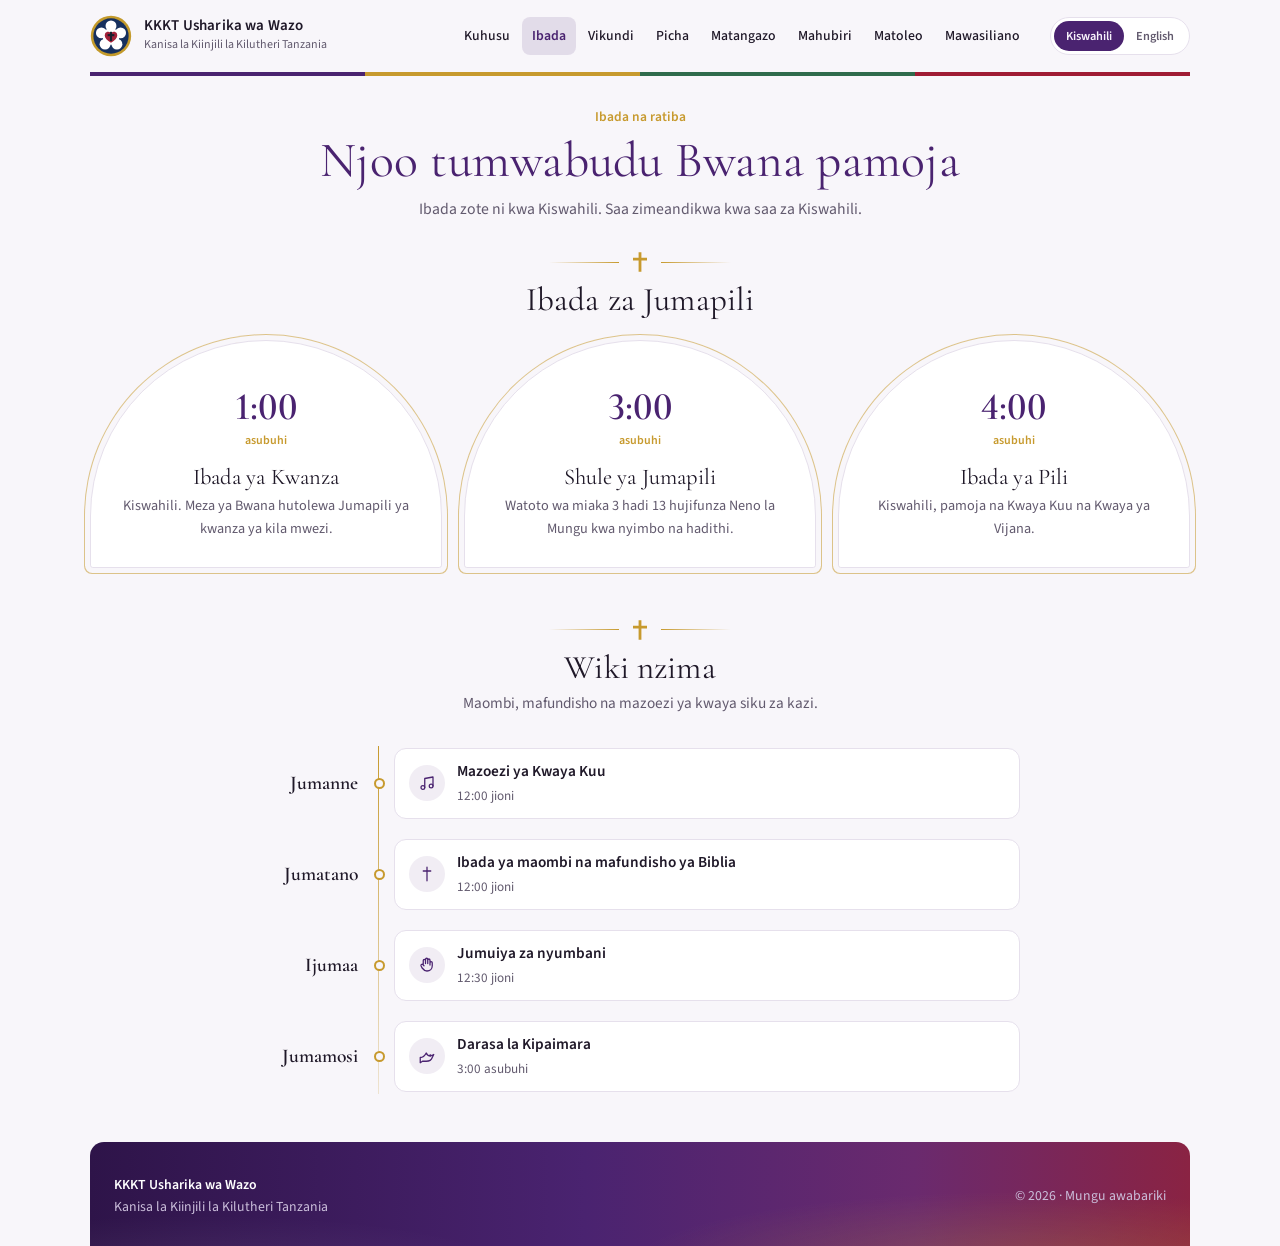
==== ibada.html @ 733e33bb "First version of the KKKT Usharika wa Wazo website Bilingual (Kiswahili/English) site with nine page" ====
<!DOCTYPE html>
<html lang="sw">
<head>
<meta charset="utf-8">
<meta name="viewport" content="width=device-width, initial-scale=1">
<title>Ibada · KKKT Usharika wa Wazo</title>
<link rel="preconnect" href="https://fonts.googleapis.com">
<link rel="preconnect" href="https://fonts.gstatic.com" crossorigin>
<link href="https://fonts.googleapis.com/css2?family=Cormorant+Garamond:ital,wght@0,600;0,700;1,500;1,600&family=Source+Sans+3:wght@400;600;700&display=swap" rel="stylesheet">
<link rel="stylesheet" href="style.css">
</head>
<body>

<header>
  <div class="bar" style="margin-inline:auto">
    <a class="brand" href="index.html" aria-label="KKKT Usharika wa Wazo">
      <svg viewBox="0 0 100 100" aria-hidden="true">
        <circle cx="50" cy="50" r="48" fill="#c39a2b"/>
        <circle cx="50" cy="50" r="42" fill="#16305e"/>
        <g fill="#ffffff">
          <circle cx="50" cy="26" r="13"/><circle cx="72.8" cy="42.6" r="13"/><circle cx="64.1" cy="69.4" r="13"/>
          <circle cx="35.9" cy="69.4" r="13"/><circle cx="27.2" cy="42.6" r="13"/><circle cx="50" cy="51" r="20"/>
        </g>
        <path d="M50 66c-9-6-15-11-15-18a8 8 0 0 1 15-4 8 8 0 0 1 15 4c0 7-6 12-15 18z" fill="#a3223a"/>
        <rect x="47.5" y="40" width="5" height="22" fill="#18202e"/><rect x="42" y="45.5" width="16" height="5" fill="#18202e"/>
      </svg>
      <span><b>KKKT Usharika wa Wazo</b><small><span lang="sw">Kanisa la Kiinjili la Kilutheri Tanzania</span><span lang="en">Evangelical Lutheran Church in Tanzania</span></small></span>
    </a>
    <button class="menu-btn" id="menuBtn" aria-expanded="false" aria-controls="nav"><span lang="sw">Menyu</span><span lang="en">Menu</span></button>
    <nav class="main" id="nav" aria-label="Main">
      <a href="kuhusu.html"><span lang="sw">Kuhusu</span><span lang="en">About</span></a>
      <a href="ibada.html"><span lang="sw">Ibada</span><span lang="en">Services</span></a>
      <a href="vikundi.html"><span lang="sw">Vikundi</span><span lang="en">Fellowships</span></a>
      <a href="picha.html"><span lang="sw">Picha</span><span lang="en">Gallery</span></a>
      <a href="matangazo.html"><span lang="sw">Matangazo</span><span lang="en">News</span></a>
      <a href="mahubiri.html"><span lang="sw">Mahubiri</span><span lang="en">Sermons</span></a>
      <a href="matoleo.html"><span lang="sw">Matoleo</span><span lang="en">Giving</span></a>
      <a href="mawasiliano.html"><span lang="sw">Mawasiliano</span><span lang="en">Contact</span></a>
    </nav>
    <div class="lang" role="group" aria-label="Lugha / Language">
      <button type="button" id="btnSw" aria-pressed="true" aria-label="Kiswahili"><span class="long">Kiswahili</span><span class="short">SW</span></button>
      <button type="button" id="btnEn" aria-pressed="false" aria-label="English"><span class="long">English</span><span class="short">EN</span></button>
    </div>
  </div>
</header>

<main class="page inner">
<section class="pg-head">
  <div class="wrap">
    <p class="kicker"><span lang="sw">Ibada na ratiba</span><span lang="en">Worship and schedule</span></p>
    <h1><span lang="sw">Njoo tumwabudu Bwana pamoja</span><span lang="en">Come and worship the Lord with us</span></h1>
    <p class="pg-lede"><span lang="sw">Ibada zote ni kwa Kiswahili. Saa zimeandikwa kwa saa za Kiswahili.</span><span lang="en">All services are in Swahili. Times are shown in standard time.</span></p>
  </div>
</section>

<section class="pg-sec">
  <div class="wrap">
    <div class="sub-head"><div class="ornament" aria-hidden="true"><span></span><svg viewBox="0 0 20 28"><path d="M8 0h4v8h8v4h-8v16H8V12H0V8h8z"/></svg><span></span></div><h2><span lang="sw">Ibada za Jumapili</span><span lang="en">Sunday worship</span></h2></div>
    <div class="svc-row">
      <article class="svc">
        <div class="svc-time"><span lang="sw">1:00</span><span lang="en">7:00</span><small><span lang="sw">asubuhi</span><span lang="en">AM</span></small></div>
        <h3><span lang="sw">Ibada ya Kwanza</span><span lang="en">First service</span></h3>
        <p><span lang="sw">Kiswahili. Meza ya Bwana hutolewa Jumapili ya kwanza ya kila mwezi.</span><span lang="en">In Swahili. Holy Communion on the first Sunday of every month.</span></p>
      </article>
      <article class="svc">
        <div class="svc-time"><span lang="sw">3:00</span><span lang="en">9:00</span><small><span lang="sw">asubuhi</span><span lang="en">AM</span></small></div>
        <h3><span lang="sw">Shule ya Jumapili</span><span lang="en">Sunday School</span></h3>
        <p><span lang="sw">Watoto wa miaka 3 hadi 13 hujifunza Neno la Mungu kwa nyimbo na hadithi.</span><span lang="en">Children aged 3 to 13 learn God's Word through songs and stories.</span></p>
      </article>
      <article class="svc">
        <div class="svc-time"><span lang="sw">4:00</span><span lang="en">10:00</span><small><span lang="sw">asubuhi</span><span lang="en">AM</span></small></div>
        <h3><span lang="sw">Ibada ya Pili</span><span lang="en">Second service</span></h3>
        <p><span lang="sw">Kiswahili, pamoja na Kwaya Kuu na Kwaya ya Vijana.</span><span lang="en">In Swahili, with the Main Choir and the Youth Choir.</span></p>
      </article>
    </div>
  </div>
</section>

<section class="pg-sec">
  <div class="wrap narrow">
    <div class="sub-head"><div class="ornament" aria-hidden="true"><span></span><svg viewBox="0 0 20 28"><path d="M8 0h4v8h8v4h-8v16H8V12H0V8h8z"/></svg><span></span></div><h2><span lang="sw">Wiki nzima</span><span lang="en">Through the week</span></h2><p class="ab-sub"><span lang="sw">Maombi, mafundisho na mazoezi ya kwaya siku za kazi.</span><span lang="en">Prayer, teaching and choir practice on weekdays.</span></p></div>
    <ol class="timeline">
      <li>
        <span class="tl-day"><span lang="sw">Jumanne</span><span lang="en">Tuesday</span></span>
        <span class="tl-dot" aria-hidden="true"></span>
        <div class="tl-body"><span class="ico sm" aria-hidden="true"><svg viewBox="0 0 24 24"><path d="M9 18V6l11-2v12"/><circle cx="6.5" cy="18" r="2.5"/><circle cx="17.5" cy="16" r="2.5"/></svg></span><div><b><span lang="sw">Mazoezi ya Kwaya Kuu</span><span lang="en">Main Choir practice</span></b><span><span lang="sw">12:00 jioni</span><span lang="en">6:00 PM</span></span></div></div>
      </li>
      <li>
        <span class="tl-day"><span lang="sw">Jumatano</span><span lang="en">Wednesday</span></span>
        <span class="tl-dot" aria-hidden="true"></span>
        <div class="tl-body"><span class="ico sm" aria-hidden="true"><svg viewBox="0 0 24 24"><path d="M12 3v18M7 8h10"/></svg></span><div><b><span lang="sw">Ibada ya maombi na mafundisho ya Biblia</span><span lang="en">Prayer service and Bible study</span></b><span><span lang="sw">12:00 jioni</span><span lang="en">6:00 PM</span></span></div></div>
      </li>
      <li>
        <span class="tl-day"><span lang="sw">Ijumaa</span><span lang="en">Friday</span></span>
        <span class="tl-dot" aria-hidden="true"></span>
        <div class="tl-body"><span class="ico sm" aria-hidden="true"><svg viewBox="0 0 24 24"><path d="M7 11V6a1.5 1.5 0 0 1 3 0v4M10 10V4.5a1.5 1.5 0 0 1 3 0V10M13 10V5.5a1.5 1.5 0 0 1 3 0V12M16 9a1.5 1.5 0 0 1 3 0v4c0 4-3 7-7 7-3 0-5-2-6.5-4L4 13a1.5 1.5 0 0 1 2.5-1.5L8 13"/></svg></span><div><b><span lang="sw">Jumuiya za nyumbani</span><span lang="en">Home cell fellowships</span></b><span><span lang="sw">12:30 jioni</span><span lang="en">6:30 PM</span></span></div></div>
      </li>
      <li>
        <span class="tl-day"><span lang="sw">Jumamosi</span><span lang="en">Saturday</span></span>
        <span class="tl-dot" aria-hidden="true"></span>
        <div class="tl-body"><span class="ico sm" aria-hidden="true"><svg viewBox="0 0 24 24"><path d="M3 14c4 0 6-2 8-6 1 3 3 4 6 4l4-2-2 4c-1 3-4 5-8 5H6l-3 2z"/><circle cx="16.5" cy="11" r=".6"/></svg></span><div><b><span lang="sw">Darasa la Kipaimara</span><span lang="en">Confirmation class</span></b><span><span lang="sw">3:00 asubuhi</span><span lang="en">9:00 AM</span></span></div></div>
      </li>
    </ol>
  </div>
</section>
</main>

<footer>
  <div class="wrap foot">
    <div><b>KKKT Usharika wa Wazo</b><br><span lang="sw">Kanisa la Kiinjili la Kilutheri Tanzania</span><span lang="en">Evangelical Lutheran Church in Tanzania</span></div>
    <div>© 2026 · <span lang="sw">Mungu awabariki</span><span lang="en">God bless you</span></div>
  </div>
</footer>

<script src="site.js"></script>
</body>
</html>
---- style.css ----
/* Plan: Luther-rose palette (sky blue field, gold ring, crimson heart) on cool paper.
   Layout: asymmetric hero (welcome left, Sunday service board right), then alternating
   full-bleed bands; left-aligned throughout. The memorable element is the service board
   that shows times in Swahili time (saa 1 asubuhi) or English time depending on language. */
:root{
  --sky:#4a2370;        /* liturgical purple (Advent, Lent) */
  --sky-deep:#2e1449;
  --gold:#c79a2e;       /* festival gold */
  --heart:#a01c34;      /* Pentecost / martyrs red */
  --green:#2f6b4c;      /* ordinary-time green */
  --paper:#f8f6fa;
  --surface:#ffffff;
  --ink:#1f1828;
  --muted:#625a6e;
  --line:#e6e0ec;
  --on-sky:#f7f3fb;
  --on-sky-muted:#cbbfdb;
  --display:"Cormorant Garamond","EB Garamond",Garamond,Georgia,serif;
  --serif:"Cormorant Garamond","EB Garamond",Garamond,Georgia,serif;
  --body:"Source Sans 3","Source Sans Pro","Segoe UI",system-ui,sans-serif;
  color-scheme:light;
}
@media (prefers-color-scheme:dark){
  :root:not([data-theme="light"]){
    --paper:#140f1b;--surface:#1d1626;--ink:#efe9f5;--muted:#a79db4;--line:#33293f;
    --sky:#5a2d86;--sky-deep:#221034;--gold:#ddb554;--heart:#d65a70;--green:#5aa37c;color-scheme:dark;
  }
}
:root[data-theme="dark"]{
  --paper:#140f1b;--surface:#1d1626;--ink:#efe9f5;--muted:#a79db4;--line:#33293f;
  --sky:#5a2d86;--sky-deep:#221034;--gold:#ddb554;--heart:#d65a70;--green:#5aa37c;color-scheme:dark;
}

/* language switching: content carries lang="sw" / lang="en" pairs */
html[lang="sw"] [lang="en"]:not(html){display:none !important}
html[lang="en"] [lang="sw"]:not(html){display:none !important}
html[lang="en"] .sw-only{display:none !important}
html[lang="sw"] .en-note{display:none !important}

*{box-sizing:border-box}
html{scroll-behavior:smooth;scroll-padding-top:84px}
@media (prefers-reduced-motion:reduce){html{scroll-behavior:auto}*{transition:none !important;animation:none !important}}
html{font-size:15px}
body{margin:0;background:var(--paper);color:var(--ink);font:400 1rem/1.6 var(--body);-webkit-font-smoothing:antialiased}
img,svg{max-width:100%}
a{color:inherit}
:focus-visible{outline:3px solid var(--gold);outline-offset:3px;border-radius:4px}
h1,h2,h3{font-family:var(--display);font-weight:400;line-height:1.08;text-wrap:balance;margin:0}
h2{font-size:clamp(1.6rem,3vw,2.3rem)}
h3{font-size:1.3rem}
p{margin:0}
.wrap{width:min(1100px,100% - 2*clamp(20px,7vw,120px));margin-inline:auto}
.lede{font-size:1.05rem;color:var(--muted);max-width:60ch}

/* header */
header::after{content:"";position:absolute;left:0;right:0;bottom:-4px;height:4px;background:linear-gradient(90deg,var(--sky) 0 25%,var(--gold) 25% 50%,var(--green) 50% 75%,var(--heart) 75% 100%)}
header{position:sticky;top:0;z-index:20;background:color-mix(in srgb,var(--paper) 92%,transparent);backdrop-filter:blur(10px);border-bottom:1px solid var(--line)}
.bar{display:flex;align-items:center;gap:20px;height:72px;width:min(1320px,100% - 40px)}
.brand{display:flex;align-items:center;gap:12px;text-decoration:none;flex-shrink:0;white-space:nowrap}
.brand svg{width:42px;height:42px}
.brand b{display:block;font:600 1rem/1.1 var(--body);letter-spacing:.01em}
.brand small{display:block;color:var(--muted);font-size:.8rem}
nav.main{display:flex;gap:2px;margin-left:auto;flex-wrap:nowrap;white-space:nowrap}
nav.main a{text-decoration:none;font-weight:500;font-size:.92rem;padding:8px 10px;border-radius:8px;color:var(--ink)}
nav.main a:hover{background:color-mix(in srgb,var(--sky) 9%,transparent)}
.lang{display:flex;border:1px solid var(--line);border-radius:999px;padding:3px;flex-shrink:0;background:var(--surface)}
.lang button{all:unset;cursor:pointer;font:600 .82rem var(--body);padding:6px 12px;border-radius:999px;color:var(--muted)}
.lang button[aria-pressed="true"]{background:var(--sky);color:var(--on-sky)}
.lang button:focus-visible{outline:3px solid var(--gold)}
.menu-btn{all:unset;display:none;cursor:pointer;padding:8px 10px;border-radius:8px;font-weight:600;font-size:.9rem;border:1px solid var(--line)}
@media (max-width:1180px){
  nav.main{display:none;white-space:normal;position:absolute;top:72px;left:0;right:0;flex-direction:column;background:var(--surface);padding:12px 20px 20px;border-bottom:1px solid var(--line);gap:2px}
  nav.main.open{display:flex}
  .menu-btn{display:inline-block;margin-left:auto}
  .bar{gap:12px}
}

/* hero */
.hero{padding:26px 0 28px}
.hero-grid{display:grid;grid-template-columns:1.1fr .9fr;gap:40px;align-items:start}
.hero h1{font-size:clamp(2rem,3.8vw,3.1rem);letter-spacing:-.01em;color:var(--sky)}
:root[data-theme="dark"] .hero h1{color:var(--ink)}
@media (prefers-color-scheme:dark){:root:not([data-theme="light"]) .hero h1{color:var(--ink)}}
.hero .lede{margin-top:16px}
.verse{margin-top:22px;padding-left:22px;border-left:3px solid var(--gold);max-width:52ch}
.verse p{font:italic 400 1.1rem/1.5 var(--serif)}
.verse cite{display:block;margin-top:6px;font-style:normal;color:var(--muted);font-size:.92rem}
.actions{display:flex;gap:10px;flex-wrap:wrap;margin-top:22px}
.btn{display:inline-flex;align-items:center;gap:8px;text-decoration:none;font-weight:600;font-size:.92rem;padding:10px 18px;border-radius:9px;border:1.5px solid var(--sky);color:var(--sky);background:transparent}
.btn.solid{background:var(--sky);color:var(--on-sky)}
:root[data-theme="dark"] .btn:not(.solid){color:var(--ink);border-color:var(--line)}
@media (prefers-color-scheme:dark){:root:not([data-theme="light"]) .btn:not(.solid){color:var(--ink);border-color:var(--line)}}

/* service board */
.board{background:var(--sky);color:var(--on-sky);border-radius:16px;padding:22px 24px 18px;position:relative;overflow:hidden;box-shadow:0 14px 30px -18px rgba(30,10,50,.5)}
.board-cross{position:absolute;right:22px;top:20px;width:52px;height:79px;color:var(--gold);opacity:.6;pointer-events:none}
.board h2,.board .sub{padding-right:70px}
.board h2{font-size:1.5rem;position:relative}
.board .sub{color:var(--on-sky-muted);font-size:.9rem;margin-top:4px;position:relative}
.services{list-style:none;margin:14px 0 0;padding:0;position:relative}
.services li{display:grid;grid-template-columns:auto 1fr;gap:2px 16px;padding:11px 0;align-items:start;border-top:1px solid rgba(255,255,255,.14)}
.services .t{grid-row:span 2;font:400 1.35rem/1 var(--display);color:#fff;min-width:4.6ch;font-variant-numeric:tabular-nums}
.services .t small{display:block;font:500 .72rem/1.3 var(--body);color:var(--gold);margin-top:4px}
.services .n{font-weight:600}
.services .d{color:var(--on-sky-muted);font-size:.85rem;grid-column:2;line-height:1.45}
.board .note{font-size:.78rem;color:var(--on-sky-muted);margin-top:8px;position:relative}
@media (max-width:860px){.hero-grid{grid-template-columns:1fr;gap:40px}.hero{padding-top:40px}}

/* sections */
section.block{padding:26px 0;border-top:1px solid var(--line)}
.head{display:grid;grid-template-columns:1fr 1fr;gap:8px 40px;align-items:end;margin-bottom:14px}
.head .lede{justify-self:start}
@media (max-width:760px){.head{grid-template-columns:1fr}}

/* about */
.about-grid{display:block}
.history p{font:400 1.04rem/1.65 var(--serif);max-width:80ch}
.history p+p{margin-top:10px}
.facts{display:grid;grid-template-columns:1fr 1fr;gap:0;border:1px solid var(--line);border-radius:14px;overflow:hidden;background:var(--surface);align-self:start}
.facts div{padding:20px 22px;border-bottom:1px solid var(--line)}
.facts div:nth-child(odd){border-right:1px solid var(--line)}
.facts div:nth-last-child(-n+2){border-bottom:0}
.facts dt{color:var(--muted);font-size:.85rem}
.facts dd{margin:4px 0 0;font-weight:600;color:var(--sky)}
:root[data-theme="dark"] .facts dd{color:var(--ink)}
@media (max-width:860px){.about-grid{grid-template-columns:1fr}}
.pastoral{margin-top:0}
.pastoral h3{font-size:1.3rem;margin-bottom:14px}
.leaders{display:grid;grid-template-columns:repeat(2,minmax(0,190px));gap:16px}
@media (max-width:520px){.leaders{grid-template-columns:1fr 1fr;gap:18px}}
.leader b{font-size:1.08rem}
.avatar.photo{overflow:hidden;padding:0}
.avatar.photo img{width:100%;height:100%;object-fit:cover;object-position:center top;display:block}
.leader{display:flex;flex-direction:column;gap:12px}
.avatar{aspect-ratio:4/5;border-radius:14px;background:linear-gradient(160deg,color-mix(in srgb,var(--sky) 16%,var(--surface)),color-mix(in srgb,var(--gold) 14%,var(--surface)));display:grid;place-items:center;font:400 2.6rem var(--display);color:var(--sky);border:1px solid var(--line)}
:root[data-theme="dark"] .avatar{color:var(--ink)}
.leader b{display:block;font-weight:600}
.leader span{color:var(--muted);font-size:.92rem}
.ph{background:color-mix(in srgb,var(--gold) 22%,transparent);border-radius:4px;padding:0 4px}

/* weekly schedule */
.week{width:100%;border-collapse:collapse;background:var(--surface);border:1px solid var(--line);border-radius:14px;overflow:hidden}
.table-wrap{overflow-x:auto;border-radius:14px}
.week th,.week td{text-align:left;padding:9px 18px;border-bottom:1px solid var(--line);vertical-align:top}
.week thead th{font-size:.85rem;color:var(--muted);font-weight:600;background:color-mix(in srgb,var(--sky) 5%,var(--surface))}
.week tbody tr:last-child td{border-bottom:0}
.week td.day{font:400 1.12rem var(--display);white-space:nowrap;color:var(--sky)}
:root[data-theme="dark"] .week td.day{color:var(--gold)}
.week td.time{font-variant-numeric:tabular-nums;white-space:nowrap;font-weight:600}

/* groups: a band in sky */
.band{background:var(--sky-deep);color:var(--on-sky);border-top:0}
.band .lede{color:var(--on-sky-muted)}
.groups{display:grid;grid-template-columns:repeat(3,1fr);gap:1px;background:rgba(255,255,255,.12);border:1px solid rgba(255,255,255,.12);border-radius:16px;overflow:hidden}
.group{background:var(--sky-deep);padding:18px 20px;display:flex;flex-direction:column;gap:10px}
.group h3{color:#fff}
.group p{color:var(--on-sky-muted);font-size:.98rem}
.group .meet{margin-top:auto;padding-top:10px;color:var(--gold);font-size:.88rem;font-weight:600}
@media (max-width:900px){.groups{grid-template-columns:1fr 1fr}}
@media (max-width:560px){.groups{grid-template-columns:1fr}}

/* announcements + events */
.news{display:grid;grid-template-columns:1.2fr .8fr;gap:40px}
@media (max-width:900px){.news{grid-template-columns:1fr}}
.ann{list-style:none;margin:0;padding:0}
.ann li{display:grid;grid-template-columns:70px 1fr;gap:18px;padding:12px 0;border-bottom:1px solid var(--line)}
.ann li:first-child{padding-top:0}
.date{text-align:center;border:1px solid var(--line);border-radius:12px;padding:8px 0;background:var(--surface);align-self:start}
.date b{display:block;font:400 1.8rem/1 var(--display);color:var(--heart)}
.date span{font-size:.78rem;color:var(--muted)}
.ann h3{font:600 1.08rem/1.35 var(--body)}
.ann p{color:var(--muted);margin-top:4px;font-size:.97rem}
.en-note{background:var(--surface);border:1px solid var(--line);border-left:3px solid var(--gold);border-radius:10px;padding:16px 18px;color:var(--muted);margin-bottom:24px}
.events{background:var(--surface);border:1px solid var(--line);border-radius:16px;padding:20px 22px}
.events h3{margin-bottom:8px}
.ev{padding:10px 0;border-top:1px solid var(--line)}
.ev:first-of-type{border-top:0}
.ev b{display:block}
.ev span{color:var(--muted);font-size:.92rem}
.ev .when{color:var(--heart);font-weight:600;font-size:.86rem}

/* sermons */
.sermons{display:grid;grid-template-columns:repeat(3,1fr);gap:24px}
@media (max-width:900px){.sermons{grid-template-columns:1fr}}
.sermon{display:flex;flex-direction:column;gap:6px;padding-top:14px;border-top:3px solid var(--sky)}
:root[data-theme="dark"] .sermon{border-top-color:var(--gold)}
.sermon .ref{font:italic 400 1rem var(--serif);color:var(--muted)}
.sermon h3{font-size:1.6rem}
.sermon .by{font-size:.92rem;color:var(--muted)}
.sermon a{margin-top:6px;font-weight:600;color:var(--sky);text-decoration-thickness:1.5px;text-underline-offset:4px}
:root[data-theme="dark"] .sermon a{color:var(--gold)}

/* giving */
.give{display:grid;grid-template-columns:repeat(3,1fr);gap:20px}
@media (max-width:900px){.give{grid-template-columns:1fr}}
.way{background:var(--surface);border:1px solid var(--line);border-radius:14px;padding:18px 20px}
.way.primary{border:1.5px solid var(--gold);background:color-mix(in srgb,var(--gold) 7%,var(--surface))}
.way h3{font-size:1.3rem}
.way p{color:var(--muted);margin-top:8px;font-size:.97rem}
.way .num{margin-top:16px;font:600 1.25rem var(--body);font-variant-numeric:tabular-nums;display:flex;align-items:center;gap:10px;flex-wrap:wrap}
.copy{all:unset;cursor:pointer;font:600 .8rem var(--body);padding:5px 10px;border-radius:6px;border:1px solid var(--line);color:var(--muted)}
.copy:focus-visible{outline:3px solid var(--gold)}

/* contact */
.contact{display:grid;grid-template-columns:.9fr 1.1fr;gap:36px;align-items:start}
@media (max-width:900px){.contact{grid-template-columns:1fr}}
.contact dl{margin:0;display:grid;grid-template-columns:1fr 1fr;gap:14px 20px}
.contact dt{color:var(--muted);font-size:.88rem}
.contact dd{margin:4px 0 0;font-size:1.1rem;font-weight:500}
.map{position:relative;border-radius:18px;overflow:hidden;border:1px solid var(--line);aspect-ratio:16/10;background:color-mix(in srgb,var(--sky) 6%,var(--surface))}
.map canvas{width:100%;height:100%;display:block}
.map a{position:absolute;left:18px;bottom:18px}


/* illustrated placeholder pictures */
.pic{position:relative;border-radius:14px;overflow:hidden;background:var(--surface);border:1px solid var(--line)}
.pic canvas{display:block;width:100%;height:100%}
.pic figcaption{position:absolute;left:0;right:0;bottom:0;padding:26px 14px 10px;color:#fff;font-size:.88rem;font-weight:600;background:linear-gradient(transparent,rgba(20,10,30,.72))}
.pic figcaption small{display:block;font-weight:400;opacity:.8;font-size:.75rem}
figure{margin:0}
.church-pic{aspect-ratio:16/10}
.gallery{display:grid;grid-template-columns:repeat(3,1fr);grid-auto-rows:150px;gap:10px}
.gallery .pic:nth-child(1){grid-column:span 2;grid-row:span 2}
@media (max-width:760px){.gallery{grid-template-columns:1fr 1fr;grid-auto-rows:150px}}

.lang .short{display:none}
@media (max-width:600px){
  .lang .long{display:none}.lang .short{display:inline}
  .lang button{padding:6px 10px}
  .brand small{display:none}
  .brand svg{width:34px;height:34px}
  .brand b{font-size:.92rem;white-space:normal;max-width:9.5em}
  .bar{gap:10px;height:64px}
  nav.main{top:64px}
  html{scroll-padding-top:76px}
  .hero{padding:24px 0 32px}
  section.block{padding:36px 0}
  .head{grid-template-columns:1fr;gap:8px}
  .facts{grid-template-columns:1fr 1fr}
  .leaders{grid-template-columns:1fr 1fr;gap:14px}
  .week thead{display:none}
  .week,.week tbody,.week tr,.week td{display:block;width:100%}
  .week tr{padding:12px 16px;border-bottom:1px solid var(--line)}
  .week tbody tr:last-child{border-bottom:0}
  .week td{border:0;padding:2px 0}
  .ann li{grid-template-columns:58px 1fr;gap:14px}
  .events{padding:20px}
  .give .way{padding:20px}
  .gallery{grid-template-columns:1fr 1fr;grid-auto-rows:130px;gap:8px}
  .gallery .pic:nth-child(1){grid-column:span 2;grid-row:span 2}
  .gallery .pic:nth-child(6){grid-column:span 2}
  .contact dl{gap:16px}
}

footer{background:var(--sky-deep);color:var(--on-sky-muted);padding:32px 0 28px;font-size:.92rem}
.foot{display:flex;justify-content:space-between;gap:24px;flex-wrap:wrap;align-items:center}
footer b{color:#fff;font-weight:600}

/* multi-page */
main.page section.block:first-child{border-top:0;padding-top:30px}
nav.main a[aria-current="page"]{background:color-mix(in srgb,var(--sky) 12%,transparent);color:var(--sky);font-weight:600}
.quick{display:grid;grid-template-columns:repeat(4,1fr);gap:12px;padding:0 0 34px}
.quick a{display:flex;flex-direction:column;gap:4px;text-decoration:none;background:var(--surface);border:1px solid var(--line);border-radius:12px;padding:16px 18px}
.quick a:hover{border-color:var(--sky)}
.quick b{font:400 1.2rem var(--display);color:var(--sky)}
.quick span{color:var(--muted);font-size:.9rem}
@media (max-width:760px){.quick{grid-template-columns:1fr 1fr}}
.quick b span{color:inherit;font-size:inherit}
body{min-height:100vh;display:flex;flex-direction:column}
body>main{flex:1}

/* season banner (front page) */
.season{background:linear-gradient(90deg,var(--sky-deep),var(--sky));color:var(--on-sky)}
.season .wrap{display:flex;align-items:center;gap:16px;padding:12px 0;flex-wrap:wrap}
.season svg{width:46px;height:38px;flex-shrink:0}
.season p{flex:1;min-width:220px;font-size:.98rem}
.season p b{font:400 1.2rem var(--display);color:#fff;margin-right:8px}
.season a{color:var(--gold);font-weight:600;text-decoration-thickness:1.5px;text-underline-offset:4px;white-space:nowrap}


/* photo banner with curved bottom */
.banner{position:relative;height:clamp(220px,22vw,310px);background:#7b9cc6 url("images/kanisa-wazo-blur.jpg") center/cover no-repeat;
  overflow:hidden}
.banner-photo{position:absolute;top:0;bottom:0;right:max(4%,calc((100% - 1100px)/2));aspect-ratio:1;background:url("images/kanisa-wazo.jpg") center top/cover no-repeat;
  -webkit-mask-image:linear-gradient(90deg,transparent,#000 18%,#000 82%,transparent);mask-image:linear-gradient(90deg,transparent,#000 18%,#000 82%,transparent)}
.banner::before{content:"";position:absolute;inset:0;z-index:1;background:linear-gradient(90deg,rgba(46,20,73,.88) 0%,rgba(46,20,73,.6) 32%,rgba(46,20,73,0) 55%)}
.banner-inner{position:relative;z-index:2;height:100%;display:flex;flex-direction:column;justify-content:center;gap:10px}
.banner h1{color:#fff;font-size:clamp(1.8rem,3.2vw,2.7rem);max-width:20ch;text-shadow:0 2px 18px rgba(0,0,0,.35)}
.banner-sub{color:#efe6f7;font-size:.93rem;max-width:42ch}
.hero{padding-top:22px}
.hero .lede{margin-top:0}
@media (max-width:860px){.banner-photo{right:-8%;opacity:.9}.banner::before{background:linear-gradient(90deg,rgba(46,20,73,.85),rgba(46,20,73,.35) 70%,rgba(46,20,73,.1))}}

/* boxed layout: everything shares the same side margins */
:root{--page:min(1100px,100% - 2*clamp(16px,6vw,110px))}
header,.season,.banner,footer,section.band{width:var(--page);margin-inline:auto}
header{border-bottom:0}
.bar{width:100%}
header::after{left:0;right:0}
.season .wrap,.banner-inner,footer .wrap,section.band .wrap{width:calc(100% - 48px)}
.banner-photo{right:3%}
.banner{border-radius:0 0 14px 14px}
section.band{border-radius:14px;margin-block:26px}
footer{border-radius:14px 14px 0 0;margin-top:20px}
.wrap{width:var(--page)}
@media (max-width:600px){.season .wrap,.banner-inner,footer .wrap,section.band .wrap{width:calc(100% - 28px)}}

/* quick links with icons */
.quick a{flex-direction:row;align-items:center;gap:14px;padding:16px;position:relative;overflow:hidden;transition:transform .2s ease,box-shadow .2s ease,border-color .2s ease}
.quick a::before{content:"";position:absolute;left:0;top:0;bottom:0;width:4px;background:var(--qc)}
.quick a:hover{transform:translateY(-3px);box-shadow:0 12px 24px -16px rgba(46,20,73,.45);border-color:var(--qc)}
.quick .qi{flex-shrink:0;width:52px;height:52px;border-radius:14px;display:grid;place-items:center;background:color-mix(in srgb,var(--qc) 14%,var(--surface));color:var(--qc)}
.quick .qi svg{width:30px;height:30px;fill:none;stroke:currentColor;stroke-width:2;stroke-linecap:round;stroke-linejoin:round}
.quick .qt{display:flex;flex-direction:column;gap:2px;flex:1;min-width:0}
.quick .qt>span{color:var(--muted);font-size:.88rem}
.quick b{color:var(--ink)}
.quick .qc{width:18px;height:18px;flex-shrink:0;fill:none;stroke:var(--muted);stroke-width:2;stroke-linecap:round;stroke-linejoin:round;transition:transform .2s ease,stroke .2s ease}
.quick a:hover .qc{transform:translateX(3px);stroke:var(--qc)}
.quick a:hover .qi{background:var(--qc);color:#fff}
.c-purple{--qc:var(--sky)}.c-gold{--qc:var(--gold)}.c-green{--qc:var(--green)}.c-red{--qc:var(--heart)}
@media (prefers-reduced-motion:reduce){.quick a:hover{transform:none}}
@media (max-width:600px){.quick .qc{display:none}.quick a{gap:10px;padding:12px}.quick .qi{width:40px;height:40px}}

/* quick links: bold liturgical cards */
.c-purple{--g1:#6a35a0;--g2:#3a1660}
.c-gold{--g1:#d9a63a;--g2:#9a6510}
.c-green{--g1:#3f8a62;--g2:#1d4f36}
.c-red{--g1:#c43a52;--g2:#7c1426}
.quick{gap:14px}
.quick a{border:0;border-radius:16px;padding:18px 18px 18px 16px;min-height:96px;color:#fff;
  background:radial-gradient(120% 140% at 0% 0%,var(--g1) 0%,var(--g2) 75%);
  box-shadow:0 10px 24px -14px var(--g2), inset 0 1px 0 rgba(255,255,255,.18)}
.quick a::before{content:"";position:absolute;inset:0;width:auto;background:
  radial-gradient(circle at 85% 120%,rgba(255,255,255,.18) 0 22%,transparent 23%),
  radial-gradient(circle at 100% 0%,rgba(255,255,255,.10) 0 30%,transparent 31%);pointer-events:none}
.quick a::after{content:"";position:absolute;left:16px;right:16px;bottom:0;height:3px;border-radius:3px 3px 0 0;background:linear-gradient(90deg,transparent,rgba(255,255,255,.55),transparent);opacity:.6}
.quick a:hover{transform:translateY(-4px);box-shadow:0 18px 30px -14px var(--g2), inset 0 1px 0 rgba(255,255,255,.25);border-color:transparent;filter:saturate(1.1) brightness(1.05)}
.quick .qi{position:relative;z-index:1;width:54px;height:54px;border-radius:50%;background:rgba(255,255,255,.16);color:#fff;
  box-shadow:inset 0 0 0 1.5px rgba(255,255,255,.35)}
.quick a:hover .qi{background:#fff;color:var(--g2)}
.quick .qt{position:relative;z-index:1}
.quick b{color:#fff;font-size:1.3rem}
.quick .qt>span{color:rgba(255,255,255,.82);font-size:.9rem;white-space:nowrap;overflow:hidden;text-overflow:ellipsis}
.quick .qc{position:relative;z-index:1;stroke:rgba(255,255,255,.8)}
.quick a:hover .qc{stroke:#fff}
.quick .qw{position:absolute;right:-14px;bottom:-22px;width:110px;height:110px;fill:none;stroke:#fff;stroke-width:1.3;opacity:.12;transform:rotate(-12deg);pointer-events:none;transition:transform .4s ease,opacity .4s ease}
.quick a:hover .qw{transform:rotate(-4deg) scale(1.08);opacity:.2}
@media (prefers-reduced-motion:reduce){.quick .qw,.quick a{transition:none}}
@media (max-width:600px){.quick a{min-height:84px}.quick b{font-size:1.1rem}.quick .qi{width:42px;height:42px}.quick .qw{width:80px;height:80px}}
.quick .qt>span{white-space:normal;line-height:1.3}
.quick .qt>span span{color:inherit;font-size:inherit}

/* fit front page in one screen */
.banner{height:auto;min-height:clamp(200px,17vw,250px)}
.banner-inner{padding:26px 0 22px;gap:8px;justify-content:center}
.banner h1{font-size:clamp(1.7rem,2.8vw,2.4rem)}
.banner-sub{font-size:.95rem;max-width:46ch;line-height:1.5}
.season-pill{align-self:flex-start;display:inline-flex;align-items:center;gap:10px;margin-top:6px;padding:6px 14px 6px 8px;border-radius:999px;
  background:rgba(255,255,255,.14);box-shadow:inset 0 0 0 1px rgba(255,255,255,.28);backdrop-filter:blur(6px);color:#fff;text-decoration:none;font-size:.85rem;max-width:100%}
.season-pill:hover{background:rgba(255,255,255,.24)}
.season-pill svg{width:30px;height:25px;flex-shrink:0}
.season-pill b{font-weight:600;color:#f5d27a}
.hero{padding:16px 0 18px}
.hero-grid{align-items:center}
.verse{margin-top:0}
.services li{padding:8px 0}
.board{padding:18px 22px 12px}
.board .sub{margin-top:2px}
.services{margin-top:10px}
.quick{padding-bottom:18px}
.quick a{min-height:84px;padding-block:14px}
footer{margin-top:10px}
.hero .verse p{font-size:1.35rem;line-height:1.45}
.hero .verse{padding-block:4px}
.hero .actions{margin-top:20px}

/* one-row top: banner + service board */
.top-grid{display:grid;grid-template-columns:1.6fr 1fr;gap:16px;align-items:stretch}
.hero{padding:16px 0 14px}
.top-grid .banner{width:auto;margin:0;border-radius:16px;min-height:0;height:auto}
.top-grid .banner-inner{width:auto;padding:24px 28px;margin:0;justify-content:center;gap:10px;max-width:62%}
.top-grid .banner-photo{right:0;top:0;bottom:0;height:100%}
.top-grid .banner::before{background:linear-gradient(90deg,rgba(46,20,73,.92) 0%,rgba(46,20,73,.75) 45%,rgba(46,20,73,0) 75%)}
.top-grid .banner h1{font-size:clamp(1.6rem,2.4vw,2.2rem);max-width:none}
.top-grid .verse{margin:4px 0 0;border-left-color:var(--gold);padding-left:14px}
.top-grid .verse p{font-size:1.02rem;color:#fff}
.top-grid .verse cite{color:#d9cbe8;font-size:.82rem}
.top-grid .actions{margin-top:6px}
.top-grid .btn{padding:9px 16px;font-size:.88rem}
.top-grid .btn:not(.solid){color:#fff;border-color:rgba(255,255,255,.6)}
.top-grid .btn.solid{background:var(--gold);border-color:var(--gold);color:#2e1449}
.top-grid .season-pill{font-size:.8rem}
.top-grid .board{margin:0;padding:18px 20px 10px}
.top-grid .board h2{font-size:1.35rem}
.top-grid .services .t{font-size:1.2rem}
.top-grid .services .d{font-size:.8rem}
@media (max-width:980px){.top-grid{grid-template-columns:1fr}.top-grid .banner-inner{max-width:70%}}
@media (max-width:600px){.top-grid .banner-inner{max-width:none;padding:22px 18px}.top-grid .banner::before{background:linear-gradient(90deg,rgba(46,20,73,.9),rgba(46,20,73,.55))}.top-grid .banner-photo{opacity:.55}}

/* footer: sideways gradient that fades in from the page */
footer{position:relative;overflow:hidden;
  background:linear-gradient(90deg,#2e1449 0%,#4a2370 45%,#6a2a6e 75%,#8a2343 100%);
  padding:32px 0 28px;border-radius:14px 14px 0 0}
footer::before{content:"";position:absolute;inset:0;pointer-events:none;
  background:radial-gradient(60% 120% at 85% 120%,rgba(199,154,46,.28),transparent 60%),radial-gradient(50% 100% at 10% 130%,rgba(255,255,255,.08),transparent 60%)}
footer .wrap{position:relative}

/* parish leadership */
.tier{font:600 .95rem var(--body);color:var(--muted);margin:6px 0 12px;display:flex;align-items:center;gap:10px}
.tier::after{content:"";flex:1;height:1px;background:var(--line)}
.team{display:grid;grid-template-columns:repeat(auto-fill,minmax(170px,1fr));gap:16px;margin-bottom:26px}
.team-lead{grid-template-columns:repeat(auto-fill,minmax(220px,260px))}
.person{margin:0;background:var(--surface);border:1px solid var(--line);border-radius:16px;overflow:hidden;display:flex;flex-direction:column;transition:transform .2s ease,box-shadow .2s ease}
.person:hover{transform:translateY(-3px);box-shadow:0 14px 26px -18px rgba(46,20,73,.5)}
.pp{aspect-ratio:4/5;position:relative;background:radial-gradient(120% 120% at 0% 0%,var(--g1),var(--g2));display:grid;place-items:center;overflow:hidden}
.team:not(.team-lead) .pp{aspect-ratio:1}
.pp img{width:100%;height:100%;object-fit:cover;object-position:center top;display:block}
.pp .ini{font:400 2.6rem var(--display);color:#fff;opacity:.9}
.pp::after{content:"";position:absolute;left:0;right:0;bottom:0;height:4px;background:var(--g1)}
.person figcaption{padding:12px 14px 14px;display:flex;flex-direction:column;gap:3px}
.person b{font-weight:600;font-size:1rem}
.person .role{font-size:.86rem;color:var(--muted)}
.team-lead .person b{font:400 1.25rem var(--display)}
@media (prefers-reduced-motion:reduce){.person:hover{transform:none}}
@media (max-width:600px){.team,.team-lead{grid-template-columns:1fr 1fr;gap:12px}}
.team-lead{grid-template-columns:repeat(auto-fill,minmax(200px,220px))}
.team-lead .pp{aspect-ratio:1/1.05}
.team{grid-template-columns:repeat(auto-fill,minmax(160px,180px))}

/* quick links: calm, icon-only (overrides the colourful version) */
.quick a{background:var(--surface);color:var(--ink);border:1px solid var(--line);box-shadow:none;filter:none;min-height:76px;padding:14px 16px}
.quick a::before,.quick a::after{display:none}
.quick .qw{display:none}
.quick .qi{width:46px;height:46px;border-radius:50%;background:color-mix(in srgb,var(--sky) 8%,var(--surface));color:var(--sky);box-shadow:none}
.quick .qi svg{width:24px;height:24px;stroke-width:1.8}
.quick b{color:var(--ink);font-size:1.2rem}
.quick .qt>span,.quick .qt>span span{color:var(--muted)}
.quick .qc{stroke:var(--muted)}
.quick a:hover{transform:translateY(-2px);border-color:var(--sky);box-shadow:0 10px 22px -16px rgba(46,20,73,.4);filter:none}
.quick a:hover .qi{background:var(--sky);color:#fff}
.quick a:hover .qc{stroke:var(--sky)}
:root[data-theme="dark"] .quick .qi{color:var(--gold)}

/* front page: news panels */
.home-more{padding:4px 0 20px}
.more-grid{display:grid;grid-template-columns:1fr 1fr 1fr;gap:14px}
.panel{background:var(--surface);border:1px solid var(--line);border-radius:14px;padding:16px 18px}
.panel-head{display:flex;justify-content:space-between;align-items:baseline;gap:10px;margin-bottom:8px}
.panel h2{font-size:1.2rem}
.panel-head a{font-size:.85rem;font-weight:600;color:var(--sky);text-underline-offset:3px}
:root[data-theme="dark"] .panel-head a{color:var(--gold)}
.mini{list-style:none;margin:0;padding:0}
.mini li{display:flex;align-items:center;gap:12px;padding:8px 0;border-top:1px solid var(--line);font-size:.93rem}
.mini li:first-child{border-top:0}
.mini .d{flex-shrink:0;width:42px;text-align:center;font-size:.72rem;color:var(--muted);line-height:1.1}
.mini .d b{display:block;font:400 1.25rem/1 var(--display);color:var(--sky)}
:root[data-theme="dark"] .mini .d b{color:var(--gold)}
.mini small{display:block;color:var(--muted);font-size:.8rem}
.sermon-panel .ref{font:italic 400 .95rem var(--serif);color:var(--muted);margin-top:4px}
.sermon-panel h3{font-size:1.5rem;margin:4px 0 2px}
.sermon-panel .by{font-size:.88rem;color:var(--muted)}
.listen{display:inline-flex;align-items:center;gap:8px;margin-top:12px;padding:8px 14px;border-radius:999px;background:color-mix(in srgb,var(--sky) 9%,var(--surface));color:var(--sky);font-weight:600;font-size:.88rem;text-decoration:none}
.listen svg{width:14px;height:14px;fill:currentColor}
.listen:hover{background:var(--sky);color:#fff}
@media (max-width:900px){.more-grid{grid-template-columns:1fr}}

/* type tuning for Cormorant Garamond (small x-height, so a touch larger) */
h1,h2,h3,.services .t,.mini .d b,.quick b,.person b{letter-spacing:.005em}
h2{font-size:clamp(1.8rem,3.3vw,2.6rem)}
.panel h2{font-size:1.4rem}
.quick b{font-size:1.35rem}
.top-grid .banner h1{font-size:clamp(1.9rem,2.8vw,2.6rem);line-height:1.05}
.top-grid .board h2{font-size:1.6rem}
.top-grid .services .t{font-size:1.45rem}
.top-grid .verse p{font-size:1.18rem}
.sermon-panel h3{font-size:1.7rem}
.mini .d b{font-size:1.5rem}
body{font-size:1.02rem}
h1,h2,h3,.services .t,.mini .d b,.date b,.sermon-panel .ref,.verse,.week td.day{font-variant-numeric:lining-nums tabular-nums}
.top-grid .services .d,.services .d{font-size:.86rem}

/* ===== About page: arched-window gallery ===== */
.about section{border:0}
.ab-intro{padding:34px 0 30px}
.ab-grid{display:grid;grid-template-columns:1.25fr .75fr;gap:56px;align-items:center}
.kicker{color:var(--gold);font-weight:600;font-size:.9rem;margin-bottom:8px}
.ab-text h1{font-size:clamp(2.3rem,4vw,3.3rem);color:var(--sky);margin-bottom:18px}
:root[data-theme="dark"] .ab-text h1{color:var(--ink)}
.story p{font-size:1.08rem;line-height:1.75;max-width:60ch;color:var(--ink)}
.story p+p{margin-top:12px}
.story p:first-of-type::first-letter,.story p[lang="en"]:nth-of-type(3)::first-letter{float:left;font:600 3.6rem/.85 var(--display);color:var(--gold);padding:6px 10px 0 0}
.ab-facts{display:flex;gap:0;margin:26px 0 0;border-top:1px solid var(--line);border-bottom:1px solid var(--line)}
.ab-facts div{flex:1;padding:14px 18px 14px 0}
.ab-facts div+div{padding-left:18px;border-left:1px solid var(--line)}
.ab-facts dt{font-size:.8rem;color:var(--muted)}
.ab-facts dd{margin:2px 0 0;font:600 1.3rem/1.2 var(--display);color:var(--sky);font-variant-numeric:lining-nums}
:root[data-theme="dark"] .ab-facts dd{color:var(--gold)}

.arch{position:relative;overflow:hidden;border-radius:999px 999px 14px 14px;background:linear-gradient(180deg,color-mix(in srgb,var(--sky) 10%,var(--surface)),color-mix(in srgb,var(--sky) 4%,var(--surface)));
  box-shadow:0 0 0 6px var(--paper),0 0 0 7px color-mix(in srgb,var(--gold) 70%,transparent),0 18px 34px -22px rgba(46,20,73,.55)}
.arch img{width:100%;height:100%;object-fit:cover;object-position:center top;display:block}
.ab-photo{margin:0;justify-self:center;width:min(100%,340px)}
.ab-photo .arch{aspect-ratio:3/4}
.ab-photo .arch img{object-position:center}
.ab-photo figcaption{text-align:center;margin-top:16px;font:italic 600 1.05rem var(--display);color:var(--muted)}

.ab-lead{padding:24px 0 40px;text-align:center}
.ornament{display:flex;align-items:center;justify-content:center;gap:14px;margin-bottom:10px}
.ornament span{width:70px;height:1px;background:linear-gradient(90deg,transparent,var(--gold))}
.ornament span:last-child{transform:scaleX(-1)}
.ornament svg{width:14px;height:20px;fill:var(--gold)}
.ab-lead h2{font-size:clamp(2rem,3.6vw,2.8rem);color:var(--sky)}
:root[data-theme="dark"] .ab-lead h2{color:var(--ink)}
.ab-sub{color:var(--muted);margin:6px auto 30px;max-width:52ch}
.ab-row{display:flex;justify-content:center;flex-wrap:wrap;gap:36px 34px}
.ab-row.pastors{margin-bottom:44px}
.ab-person{margin:0;width:160px;display:flex;flex-direction:column;align-items:center}
.ab-person.big{width:220px}
.ab-person .arch{width:100%;aspect-ratio:4/5;transition:transform .3s ease}
.ab-person:hover .arch{transform:translateY(-4px)}
.ab-person figcaption{margin-top:16px;display:flex;flex-direction:column;gap:2px}
.ab-person b{font:600 1.2rem/1.2 var(--display);color:var(--ink)}
.ab-person.big b{font-size:1.45rem}
.ab-person figcaption>span{font-size:.88rem;color:var(--muted)}
.ab-person.big figcaption>span{color:var(--gold);font-weight:600}
.sil{position:absolute;inset:auto 0 0 0;width:100%;height:82%;fill:color-mix(in srgb,var(--sky) 22%,var(--surface))}
@media (prefers-reduced-motion:reduce){.ab-person:hover .arch{transform:none}}
@media (max-width:860px){.ab-grid{grid-template-columns:1fr;gap:36px}.ab-photo{width:min(100%,280px)}}
@media (max-width:600px){.ab-row{gap:28px 18px}.ab-person{width:140px}.ab-person.big{width:150px}.ab-facts dd{font-size:1.05rem}.ab-facts div{padding-right:10px}.ab-facts div+div{padding-left:10px}}

/* ===================== Inner pages: shared design ===================== */
.inner section{border:0}
.wrap.narrow{max-width:760px}
.pg-head{padding:34px 0 8px;text-align:center}
.pg-head .kicker{margin-bottom:6px}
.pg-head h1{font-size:clamp(2.2rem,4.2vw,3.3rem);color:var(--sky)}
:root[data-theme="dark"] .pg-head h1{color:var(--ink)}
.pg-lede{color:var(--muted);max-width:56ch;margin:10px auto 0;font-size:1.05rem}
.pg-sec{padding:22px 0 30px}
.sub-head{text-align:center;margin-bottom:22px}
.sub-head h2{font-size:clamp(1.7rem,3vw,2.2rem);color:var(--ink)}
.sub-head .ab-sub{margin:6px auto 0}

/* icons */
.ico{display:inline-grid;place-items:center;flex-shrink:0;width:44px;height:44px;border-radius:50%;
  background:color-mix(in srgb,var(--sky) 8%,var(--surface));color:var(--sky)}
.ico svg{width:22px;height:22px;fill:none;stroke:currentColor;stroke-width:1.7;stroke-linecap:round;stroke-linejoin:round}
.ico.lg{width:58px;height:58px}.ico.lg svg{width:28px;height:28px}
.ico.sm{width:36px;height:36px}.ico.sm svg{width:18px;height:18px}
.ico.xs{width:auto;height:auto;background:none}.ico.xs svg{width:15px;height:15px}
.ico.play svg{fill:currentColor;stroke:none}
:root[data-theme="dark"] .ico{color:var(--gold)}

/* ---- Ibada: Sunday services as arched cards ---- */
.svc-row{display:grid;grid-template-columns:repeat(3,1fr);gap:22px}
.svc{position:relative;text-align:center;background:var(--surface);border:1px solid var(--line);border-radius:999px 999px 16px 16px;padding:46px 24px 26px;
  box-shadow:0 0 0 5px var(--paper),0 0 0 6px color-mix(in srgb,var(--gold) 55%,transparent)}
.svc-time{font:600 2.6rem/1 var(--display);color:var(--sky);font-variant-numeric:lining-nums}
:root[data-theme="dark"] .svc-time{color:var(--gold)}
.svc-time small{display:block;font:600 .8rem var(--body);color:var(--gold);margin-top:6px}
.svc h3{font-size:1.5rem;margin:16px 0 6px}
.svc p{color:var(--muted);font-size:.95rem}
/* timeline */
.timeline{list-style:none;margin:0;padding:0;position:relative}
.timeline::before{content:"";position:absolute;left:118px;top:8px;bottom:8px;width:1px;background:linear-gradient(var(--gold),color-mix(in srgb,var(--gold) 20%,transparent))}
.timeline li{display:grid;grid-template-columns:104px 30px 1fr;align-items:center;gap:0;padding:10px 0}
.tl-day{font:600 1.3rem var(--display);text-align:right;padding-right:6px;color:var(--ink)}
.tl-dot{width:11px;height:11px;border-radius:50%;background:var(--paper);border:2px solid var(--gold);justify-self:center;position:relative;z-index:1}
.tl-body{display:flex;align-items:center;gap:12px;background:var(--surface);border:1px solid var(--line);border-radius:12px;padding:10px 14px}
.tl-body b{display:block;font-weight:600}
.tl-body div>span{font-size:.88rem;color:var(--muted);font-variant-numeric:lining-nums}

/* ---- Vikundi ---- */
.grp-grid{display:grid;grid-template-columns:repeat(3,1fr);gap:18px}
.grp{background:var(--surface);border:1px solid var(--line);border-radius:16px;padding:26px 24px 20px;display:flex;flex-direction:column;gap:8px;position:relative;overflow:hidden;transition:transform .25s ease,box-shadow .25s ease,border-color .25s ease}
.grp::before{content:"";position:absolute;left:24px;right:24px;top:0;height:2px;background:linear-gradient(90deg,transparent,var(--gold),transparent)}
.grp:hover{transform:translateY(-3px);border-color:color-mix(in srgb,var(--sky) 35%,var(--line));box-shadow:0 16px 30px -22px rgba(46,20,73,.55)}
.grp h3{font-size:1.55rem;margin-top:6px}
.grp p{color:var(--muted);font-size:.96rem;flex:1}
.meet{display:flex;align-items:center;gap:6px;margin-top:8px;padding-top:12px;border-top:1px dashed var(--line);color:var(--sky);font-weight:600;font-size:.88rem}
:root[data-theme="dark"] .meet{color:var(--gold)}

/* ---- Picha ---- */
.gallery.g2{grid-template-columns:repeat(3,1fr);grid-auto-rows:220px;gap:14px}
.gallery.g2 .pic:nth-child(1){grid-column:span 2;grid-row:span 2}
.g-tile{border:0;border-radius:16px}
.g-tile img{width:100%;height:100%;object-fit:cover;display:block;transition:transform .5s ease}
.g-tile canvas{transition:transform .5s ease}
.g-tile:hover img,.g-tile:hover canvas{transform:scale(1.04)}
.g-tile figcaption{font:600 1.15rem var(--display);padding:40px 16px 12px}
.g-tile:nth-child(1) figcaption{font-size:1.6rem;padding:60px 22px 18px}
.g-tile figcaption small{font:400 .75rem var(--body);opacity:.8;margin-top:2px}

/* ---- Matangazo ---- */
.news2{display:grid;grid-template-columns:1.35fr .9fr;gap:28px;align-items:start}
.ann-list{list-style:none;margin:0;padding:0;display:grid;gap:14px}
.ann2{display:grid;grid-template-columns:78px 1fr;gap:18px;background:var(--surface);border:1px solid var(--line);border-radius:16px;padding:18px}
.cal{border-radius:12px;overflow:hidden;text-align:center;border:1px solid var(--line);align-self:start;background:var(--paper)}
.cal span{display:block;background:var(--sky);color:#fff;font-size:.75rem;font-weight:600;padding:3px 0}
.cal b{display:block;font:600 2rem/1.3 var(--display);color:var(--ink);font-variant-numeric:lining-nums;order:-1}
.cal{display:flex;flex-direction:column-reverse}
.tag{display:inline-block;font-size:.74rem;font-weight:600;color:var(--gold);background:color-mix(in srgb,var(--gold) 12%,transparent);padding:2px 9px;border-radius:999px}
.ann2 h3{font:600 1.35rem/1.25 var(--display);margin:6px 0 4px}
.ann2 p{color:var(--muted);font-size:.95rem}
.ev-card{background:var(--surface);border:1px solid var(--line);border-radius:16px;padding:20px 22px;position:sticky;top:96px}
.ev-card h2{display:flex;align-items:center;gap:10px;font-size:1.5rem;margin-bottom:12px}
.ev-line{list-style:none;margin:0;padding:0 0 0 22px;position:relative}
.ev-line::before{content:"";position:absolute;left:5px;top:6px;bottom:6px;width:1px;background:var(--gold);opacity:.6}
.ev-line li{position:relative;padding:8px 0 14px}
.ev-line .tl-dot{position:absolute;left:-22px;top:12px}
.ev-line .when{display:block;font-size:.8rem;font-weight:600;color:var(--gold)}
.ev-line b{display:block;font:600 1.2rem var(--display)}
.ev-line .info{font-size:.88rem;color:var(--muted)}

/* ---- Mahubiri ---- */
.feature{display:grid;grid-template-columns:240px 1fr;gap:34px;align-items:center;background:var(--surface);border:1px solid var(--line);border-radius:20px;padding:28px}
.f-arch{aspect-ratio:3/4;border-radius:999px 999px 14px 14px;display:grid;place-items:center;
  background:radial-gradient(80% 60% at 50% 30%,color-mix(in srgb,var(--gold) 35%,var(--sky)),var(--sky) 70%);
  box-shadow:0 0 0 6px var(--surface),0 0 0 7px color-mix(in srgb,var(--gold) 70%,transparent)}
.f-arch svg{width:44px;height:62px;fill:#f5d27a;opacity:.9}
.f-body .ref{font:italic 600 1.05rem var(--display);color:var(--muted);margin-top:10px}
.f-body h2{font-size:clamp(2rem,3.4vw,2.8rem);color:var(--sky)}
:root[data-theme="dark"] .f-body h2{color:var(--ink)}
.f-body .by{color:var(--muted);font-size:.92rem;margin-top:4px}
.f-body blockquote{margin:16px 0 0;padding-left:16px;border-left:2px solid var(--gold);font:italic 600 1.15rem/1.5 var(--display);color:var(--ink);max-width:56ch}
.player{display:flex;align-items:center;gap:14px;margin-top:20px;max-width:520px}
.pbtn{all:unset;cursor:pointer}
.pbtn .ico{width:48px;height:48px;background:var(--sky);color:#fff}
.pbtn .ico svg{fill:currentColor;stroke:none;width:20px;height:20px}
.pbtn:focus-visible .ico{outline:3px solid var(--gold);outline-offset:3px}
.ptrack{flex:1;height:5px;border-radius:5px;background:var(--line);overflow:hidden}
.ptrack span{display:block;width:0;height:100%;background:var(--gold)}
.ptime{font-size:.82rem;color:var(--muted);font-variant-numeric:tabular-nums}
.s-list{list-style:none;margin:0;padding:0;display:grid;gap:10px}
.srow{display:flex;align-items:center;gap:14px;text-decoration:none;color:inherit;background:var(--surface);border:1px solid var(--line);border-radius:14px;padding:12px 16px;transition:border-color .2s ease,transform .2s ease}
.srow:hover{border-color:var(--sky);transform:translateX(3px)}
.srow:hover .ico{background:var(--sky);color:#fff}
.s-main{flex:1;display:flex;flex-direction:column}
.s-main b{font:600 1.3rem var(--display)}
.s-main>span{font:italic 600 .95rem var(--display);color:var(--muted)}
.s-meta{text-align:right;font-size:.82rem;color:var(--muted);line-height:1.5}

/* ---- Matoleo ---- */
.verse-big{margin:0 auto 28px;text-align:center;max-width:720px}
.verse-big blockquote{margin:6px 0 0;font:italic 600 clamp(1.3rem,2.4vw,1.75rem)/1.45 var(--display);color:var(--sky)}
:root[data-theme="dark"] .verse-big blockquote{color:var(--ink)}
.verse-big figcaption{margin-top:10px;color:var(--gold);font-weight:600;font-size:.92rem}
.give2{display:grid;grid-template-columns:repeat(3,1fr);gap:18px}
.way2{background:var(--surface);border:1px solid var(--line);border-radius:16px;padding:26px 22px;text-align:center;display:flex;flex-direction:column;align-items:center;gap:8px}
.way2.main{border-color:color-mix(in srgb,var(--gold) 70%,transparent);box-shadow:0 0 0 4px color-mix(in srgb,var(--gold) 12%,transparent)}
.way2 h3{font-size:1.5rem;margin-top:6px}
.way2 p{color:var(--muted);font-size:.95rem}
.way2 .num{margin-top:auto;padding-top:10px;display:flex;gap:10px;align-items:center;flex-wrap:wrap;justify-content:center;font-weight:600}

/* ---- Mawasiliano ---- */
.contact2{display:grid;grid-template-columns:.85fr 1.15fr;gap:22px;align-items:stretch}
.c-card{background:var(--surface);border:1px solid var(--line);border-radius:18px;padding:22px;display:flex;flex-direction:column;gap:16px}
.c-list{list-style:none;margin:0;padding:0;display:grid;gap:14px}
.c-list li{display:flex;align-items:center;gap:14px}
.c-list .lbl{display:block;font-size:.8rem;color:var(--muted)}
.c-list b{font-weight:600}
.hours{margin-top:auto;display:flex;gap:12px;align-items:center;padding:14px;border-radius:12px;background:color-mix(in srgb,var(--gold) 10%,transparent)}
.hours b{display:block}.hours span{font-size:.9rem;color:var(--muted)}
.map2{aspect-ratio:auto!important;min-height:340px;border-radius:18px}

/* responsive */
@media (max-width:900px){
  .svc-row,.grp-grid,.give2{grid-template-columns:1fr 1fr}
  .news2,.contact2{grid-template-columns:1fr}
  .ev-card{position:static}
  .feature{grid-template-columns:1fr;text-align:left}
  .f-arch{width:160px}
}
@media (max-width:600px){
  .svc-row,.grp-grid,.give2{grid-template-columns:1fr}
  .svc{padding:34px 20px 20px}
  .timeline::before{left:84px}
  .timeline li{grid-template-columns:70px 30px 1fr}
  .tl-day{font-size:1.05rem}
  .gallery.g2{grid-template-columns:1fr 1fr;grid-auto-rows:150px}
  .ann2{grid-template-columns:60px 1fr;gap:12px;padding:14px}
  .s-meta{display:none}
}
html{font-variant-numeric:lining-nums}
*{font-variant-numeric:lining-nums !important}
@media (max-width:600px){
  .svc{border-radius:50% 50% 16px 16px / 56px 56px 16px 16px;padding:30px 20px 20px}
  .svc-time{font-size:2.2rem}
  .f-arch{width:110px}
  .f-arch svg{width:30px;height:42px}
  .feature{padding:20px;gap:18px}
}
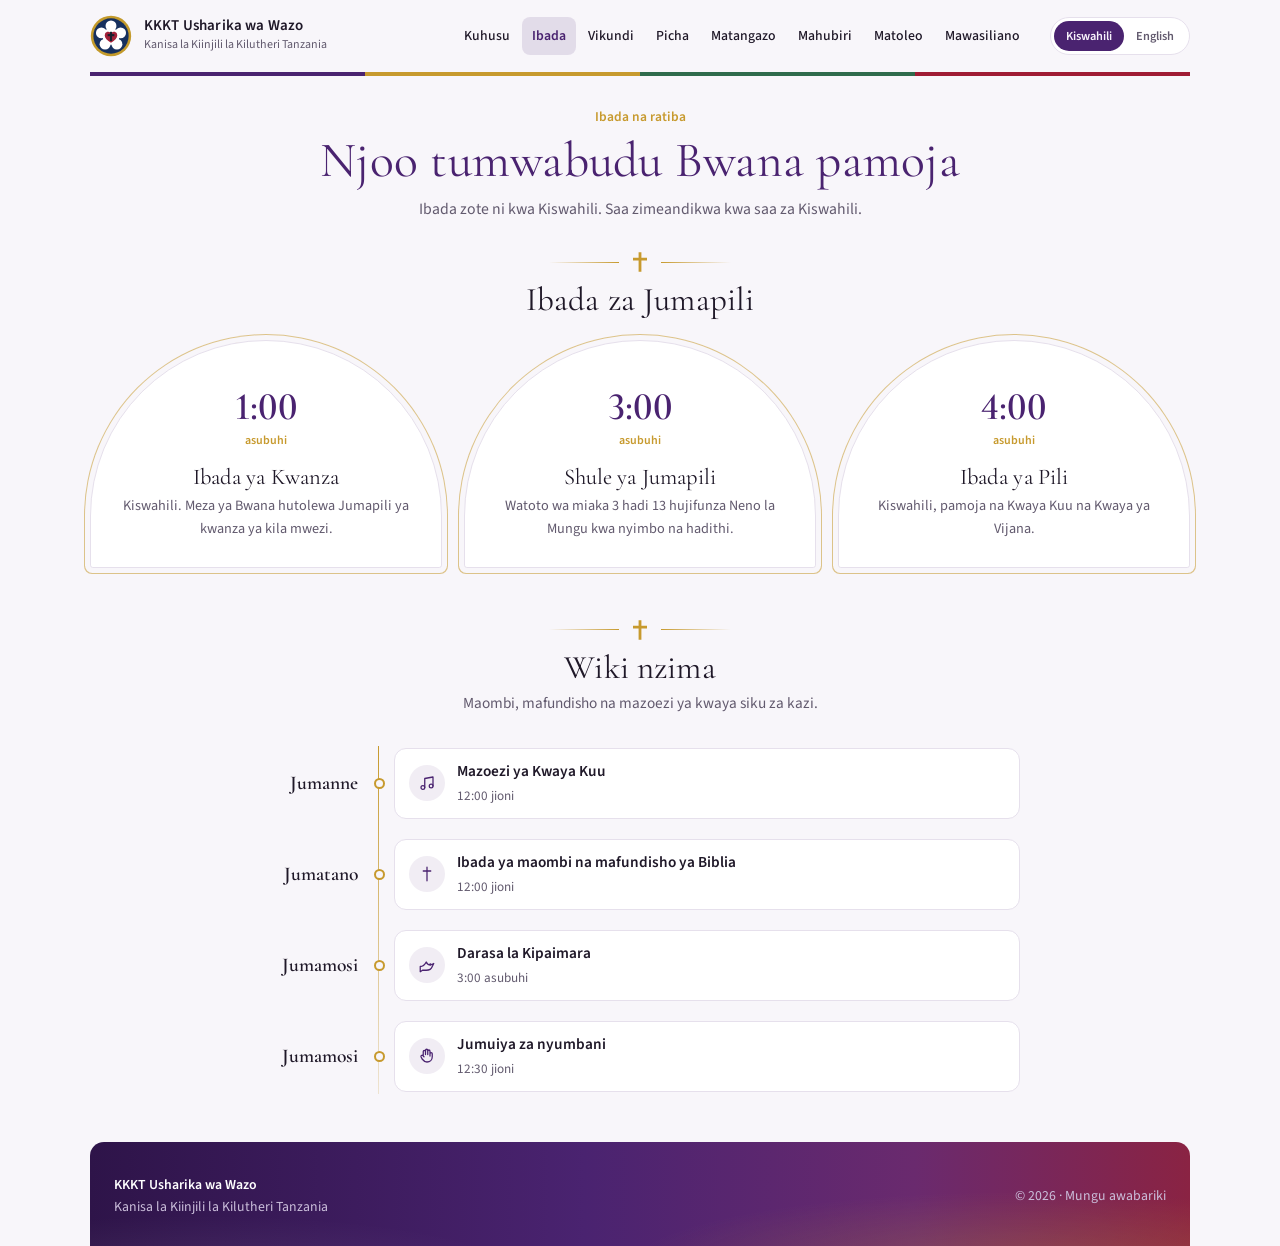
==== commit fe7d7da3: "Move home cell fellowships to Saturday, 6:30 PM Co-Authored-By: Claude Opus 5.5 <noreply@anthropic.c" ====
--- a/ibada.html
+++ b/ibada.html
@@ -91,14 +91,14 @@
         <div class="tl-body"><span class="ico sm" aria-hidden="true"><svg viewBox="0 0 24 24"><path d="M12 3v18M7 8h10"/></svg></span><div><b><span lang="sw">Ibada ya maombi na mafundisho ya Biblia</span><span lang="en">Prayer service and Bible study</span></b><span><span lang="sw">12:00 jioni</span><span lang="en">6:00 PM</span></span></div></div>
       </li>
       <li>
-        <span class="tl-day"><span lang="sw">Ijumaa</span><span lang="en">Friday</span></span>
+        <span class="tl-day"><span lang="sw">Jumamosi</span><span lang="en">Saturday</span></span>
         <span class="tl-dot" aria-hidden="true"></span>
-        <div class="tl-body"><span class="ico sm" aria-hidden="true"><svg viewBox="0 0 24 24"><path d="M7 11V6a1.5 1.5 0 0 1 3 0v4M10 10V4.5a1.5 1.5 0 0 1 3 0V10M13 10V5.5a1.5 1.5 0 0 1 3 0V12M16 9a1.5 1.5 0 0 1 3 0v4c0 4-3 7-7 7-3 0-5-2-6.5-4L4 13a1.5 1.5 0 0 1 2.5-1.5L8 13"/></svg></span><div><b><span lang="sw">Jumuiya za nyumbani</span><span lang="en">Home cell fellowships</span></b><span><span lang="sw">12:30 jioni</span><span lang="en">6:30 PM</span></span></div></div>
+        <div class="tl-body"><span class="ico sm" aria-hidden="true"><svg viewBox="0 0 24 24"><path d="M3 14c4 0 6-2 8-6 1 3 3 4 6 4l4-2-2 4c-1 3-4 5-8 5H6l-3 2z"/><circle cx="16.5" cy="11" r=".6"/></svg></span><div><b><span lang="sw">Darasa la Kipaimara</span><span lang="en">Confirmation class</span></b><span><span lang="sw">3:00 asubuhi</span><span lang="en">9:00 AM</span></span></div></div>
       </li>
       <li>
         <span class="tl-day"><span lang="sw">Jumamosi</span><span lang="en">Saturday</span></span>
         <span class="tl-dot" aria-hidden="true"></span>
-        <div class="tl-body"><span class="ico sm" aria-hidden="true"><svg viewBox="0 0 24 24"><path d="M3 14c4 0 6-2 8-6 1 3 3 4 6 4l4-2-2 4c-1 3-4 5-8 5H6l-3 2z"/><circle cx="16.5" cy="11" r=".6"/></svg></span><div><b><span lang="sw">Darasa la Kipaimara</span><span lang="en">Confirmation class</span></b><span><span lang="sw">3:00 asubuhi</span><span lang="en">9:00 AM</span></span></div></div>
+        <div class="tl-body"><span class="ico sm" aria-hidden="true"><svg viewBox="0 0 24 24"><path d="M7 11V6a1.5 1.5 0 0 1 3 0v4M10 10V4.5a1.5 1.5 0 0 1 3 0V10M13 10V5.5a1.5 1.5 0 0 1 3 0V12M16 9a1.5 1.5 0 0 1 3 0v4c0 4-3 7-7 7-3 0-5-2-6.5-4L4 13a1.5 1.5 0 0 1 2.5-1.5L8 13"/></svg></span><div><b><span lang="sw">Jumuiya za nyumbani</span><span lang="en">Home cell fellowships</span></b><span><span lang="sw">12:30 jioni</span><span lang="en">6:30 PM</span></span></div></div>
       </li>
     </ol>
   </div>
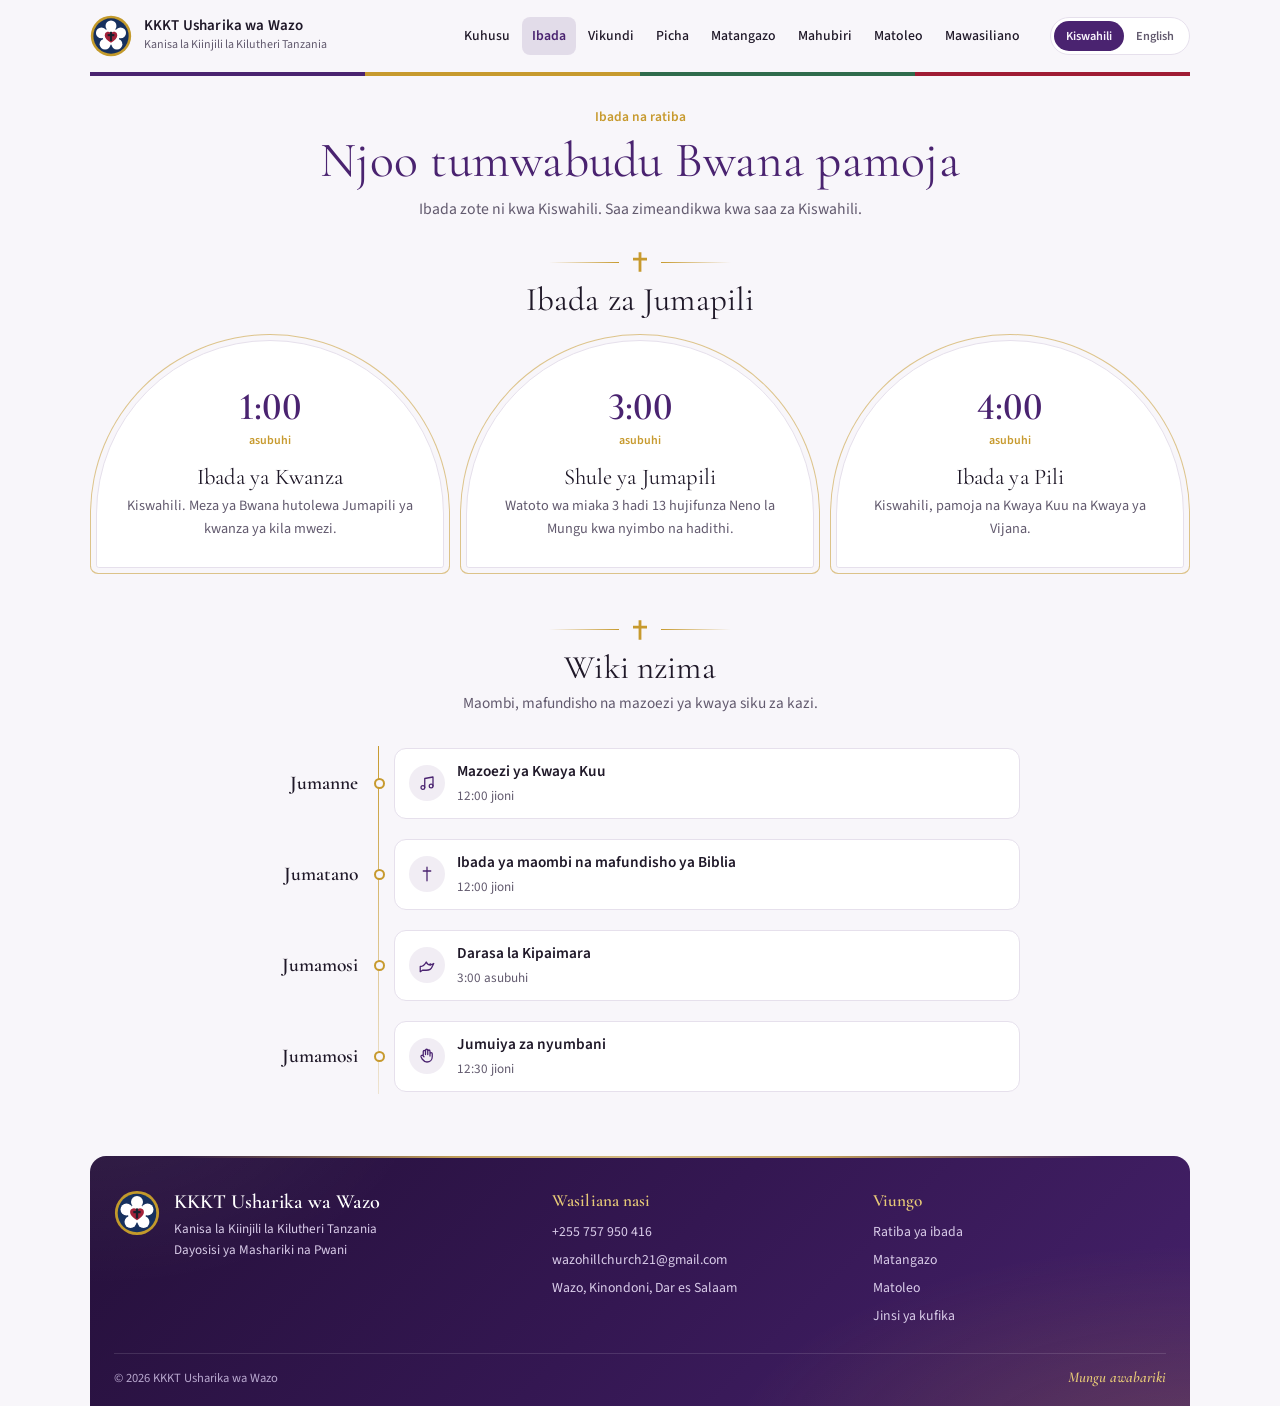
==== commit 106a62fb: "New footer: purple gradient with gold accents, contact and quick links Co-Authored-By: Claude Opus 5" ====
--- a/ibada.html
+++ b/ibada.html
@@ -106,10 +106,35 @@
 </main>
 
 <footer>
-  <div class="wrap foot">
-    <div><b>KKKT Usharika wa Wazo</b><br><span lang="sw">Kanisa la Kiinjili la Kilutheri Tanzania</span><span lang="en">Evangelical Lutheran Church in Tanzania</span></div>
-    <div>© 2026 · <span lang="sw">Mungu awabariki</span><span lang="en">God bless you</span></div>
+  <div class="wrap foot2">
+    <div class="f-brand">
+      <svg viewBox="0 0 100 100" aria-hidden="true">
+        <circle cx="50" cy="50" r="48" fill="#c39a2b"/>
+        <circle cx="50" cy="50" r="42" fill="#16305e"/>
+        <g fill="#ffffff">
+          <circle cx="50" cy="26" r="13"/><circle cx="72.8" cy="42.6" r="13"/><circle cx="64.1" cy="69.4" r="13"/>
+          <circle cx="35.9" cy="69.4" r="13"/><circle cx="27.2" cy="42.6" r="13"/><circle cx="50" cy="51" r="20"/>
+        </g>
+        <path d="M50 66c-9-6-15-11-15-18a8 8 0 0 1 15-4 8 8 0 0 1 15 4c0 7-6 12-15 18z" fill="#a3223a"/>
+        <rect x="47.5" y="40" width="5" height="22" fill="#18202e"/><rect x="42" y="45.5" width="16" height="5" fill="#18202e"/>
+      </svg>
+      <div><b>KKKT Usharika wa Wazo</b><span><span lang="sw">Kanisa la Kiinjili la Kilutheri Tanzania</span><span lang="en">Evangelical Lutheran Church in Tanzania</span></span><span><span lang="sw">Dayosisi ya Mashariki na Pwani</span><span lang="en">Eastern and Coastal Diocese</span></span></div>
+    </div>
+    <div class="f-col">
+      <h2><span lang="sw">Wasiliana nasi</span><span lang="en">Contact us</span></h2>
+      <a href="tel:+255757950416">+255 757 950 416</a>
+      <a href="mailto:wazohillchurch21@gmail.com">wazohillchurch21@gmail.com</a>
+      <span>Wazo, Kinondoni, Dar es Salaam</span>
+    </div>
+    <div class="f-col">
+      <h2><span lang="sw">Viungo</span><span lang="en">Quick links</span></h2>
+      <a href="ibada.html"><span lang="sw">Ratiba ya ibada</span><span lang="en">Service times</span></a>
+      <a href="matangazo.html"><span lang="sw">Matangazo</span><span lang="en">Announcements</span></a>
+      <a href="matoleo.html"><span lang="sw">Matoleo</span><span lang="en">Giving</span></a>
+      <a href="mawasiliano.html"><span lang="sw">Jinsi ya kufika</span><span lang="en">How to find us</span></a>
+    </div>
   </div>
+  <div class="wrap f-bottom"><span>© 2026 KKKT Usharika wa Wazo</span><span class="f-bless"><span lang="sw">Mungu awabariki</span><span lang="en">God bless you</span></span></div>
 </footer>
 
 <script src="site.js"></script>
--- a/style.css
+++ b/style.css
@@ -690,3 +690,65 @@
   .f-arch svg{width:30px;height:42px}
   .feature{padding:20px;gap:18px}
 }
+.tel{color:inherit;text-decoration:none}.tel:hover{color:var(--sky);text-decoration:underline}
+
+/* ---- About: stats, history timeline, beliefs ---- */
+.pg-sec.tight{padding:14px 0 6px}
+.stats{display:grid;grid-template-columns:repeat(3,1fr);gap:16px}
+.stat{display:flex;align-items:center;gap:14px;background:var(--surface);border:1px solid var(--line);border-radius:16px;padding:16px 18px}
+.stat>div>span{display:block;font-size:.8rem;color:var(--muted)}
+.stat b span{font:inherit;color:inherit}
+.stat{justify-content:center}
+.stat b{font:600 1.35rem/1.2 var(--display);color:var(--sky)}
+:root[data-theme="dark"] .stat b{color:var(--gold)}
+.hist-grid{display:grid;grid-template-columns:.8fr 1.2fr;gap:48px;align-items:center}
+.hist-photo{margin:0;justify-self:center;width:min(100%,330px)}
+.hist-photo .arch{aspect-ratio:4/5}
+.hist-photo .arch img{object-position:center}
+.hist-photo figcaption{text-align:center;margin-top:14px;font:italic 600 1rem var(--display);color:var(--muted)}
+.hist-title{font-size:clamp(1.8rem,3vw,2.3rem);margin-bottom:16px}
+.hist{list-style:none;margin:0;padding:0 0 0 30px;position:relative}
+.hist::before{content:"";position:absolute;left:7px;top:8px;bottom:8px;width:1px;background:linear-gradient(var(--gold),color-mix(in srgb,var(--gold) 25%,transparent))}
+.hist li{position:relative;padding:0 0 22px}
+.hist li:last-child{padding-bottom:0}
+.hist li::before{content:"";position:absolute;left:-29px;top:6px;width:13px;height:13px;border-radius:50%;background:var(--paper);border:2px solid var(--gold)}
+.hist li:last-child::before{background:var(--gold)}
+.hist .yr{display:block;font-size:.82rem;font-weight:600;color:var(--gold);margin-bottom:2px}
+.hist b{display:block;font:600 1.4rem/1.25 var(--display)}
+.hist p{color:var(--muted);margin-top:4px;max-width:52ch}
+.beliefs{display:grid;grid-template-columns:repeat(3,1fr);gap:18px}
+.beliefs article{text-align:center;background:var(--surface);border:1px solid var(--line);border-radius:999px 999px 16px 16px;padding:40px 24px 24px;display:flex;flex-direction:column;align-items:center;gap:8px;
+  box-shadow:0 0 0 5px var(--paper),0 0 0 6px color-mix(in srgb,var(--gold) 45%,transparent)}
+.beliefs h3{font-size:1.55rem;margin-top:4px}
+.beliefs p{color:var(--muted);font-size:.96rem;max-width:30ch}
+.beliefs cite{font:italic 600 .95rem var(--display);color:var(--gold);margin-top:auto}
+@media (max-width:900px){.stats{grid-template-columns:1fr}.hist-grid{grid-template-columns:1fr;gap:28px}.hist-photo{width:min(100%,260px)}.beliefs{grid-template-columns:1fr}}
+@media (max-width:600px){.beliefs article{border-radius:50% 50% 16px 16px / 56px 56px 16px 16px;padding:30px 20px 20px}}
+
+.beliefs article{border-radius:50% 50% 16px 16px / 80px 80px 16px 16px;padding:34px 24px 22px}
+@media (max-width:600px){.stats{gap:8px}.stat{padding:10px 14px;justify-content:flex-start}.stat .ico{width:38px;height:38px}.stat b{font-size:1.2rem}}
+/* alignment polish: keep gold arch rings inside the page edges; let history text use its column */
+.beliefs,.svc-row{padding-inline:6px}
+.hist p{max-width:none}
+
+/* ===== Footer v2: purple family, gold accents ===== */
+footer{position:relative;overflow:hidden;border-radius:16px 16px 0 0;margin-top:24px;padding:34px 0 0;color:#d9cce9;
+  background:radial-gradient(70% 140% at 100% 120%,rgba(199,154,46,.22),transparent 60%),
+             radial-gradient(50% 120% at 0% -20%,rgba(255,255,255,.07),transparent 60%),
+             linear-gradient(135deg,#25103a 0%,#341752 50%,#45216a 100%)}
+footer::before{content:"";position:absolute;top:0;left:10%;right:10%;height:1px;background:linear-gradient(90deg,transparent,#d9b45a,transparent);opacity:.9;inset-inline:10%;display:block;background-color:transparent}
+footer::after{display:none}
+.foot2{display:grid;grid-template-columns:1.4fr 1fr 1fr;gap:28px;padding-bottom:26px}
+.f-brand{display:flex;gap:14px;align-items:flex-start}
+.f-brand svg{width:46px;height:46px;flex-shrink:0}
+.f-brand b{display:block;color:#fff;font:600 1.35rem/1.2 var(--display);margin-bottom:4px}
+.f-brand span{display:block;font-size:.88rem}
+.f-col{display:flex;flex-direction:column;gap:6px;font-size:.92rem}
+.f-col h2{font:600 1.15rem var(--display);color:#e7c977;margin-bottom:4px}
+.f-col a{color:#d9cce9;text-decoration:none;width:fit-content}
+.f-col a:hover{color:#fff;text-decoration:underline;text-underline-offset:3px}
+.f-bottom{display:flex;justify-content:space-between;gap:12px;flex-wrap:wrap;padding:14px 0 18px;border-top:1px solid rgba(255,255,255,.12);font-size:.84rem;color:#b9a8cf}
+.f-bless{font:italic 600 1rem var(--display);color:#e7c977}
+@media (max-width:760px){.foot2{grid-template-columns:1fr 1fr}.f-brand{grid-column:1/-1}}
+@media (max-width:460px){.foot2{grid-template-columns:1fr}}
+footer::before{content:"";display:block;position:absolute;top:0;left:8%;right:8%;height:2px;background:linear-gradient(90deg,transparent,#d9b45a 30%,#f0d58a 50%,#d9b45a 70%,transparent);opacity:.85}
